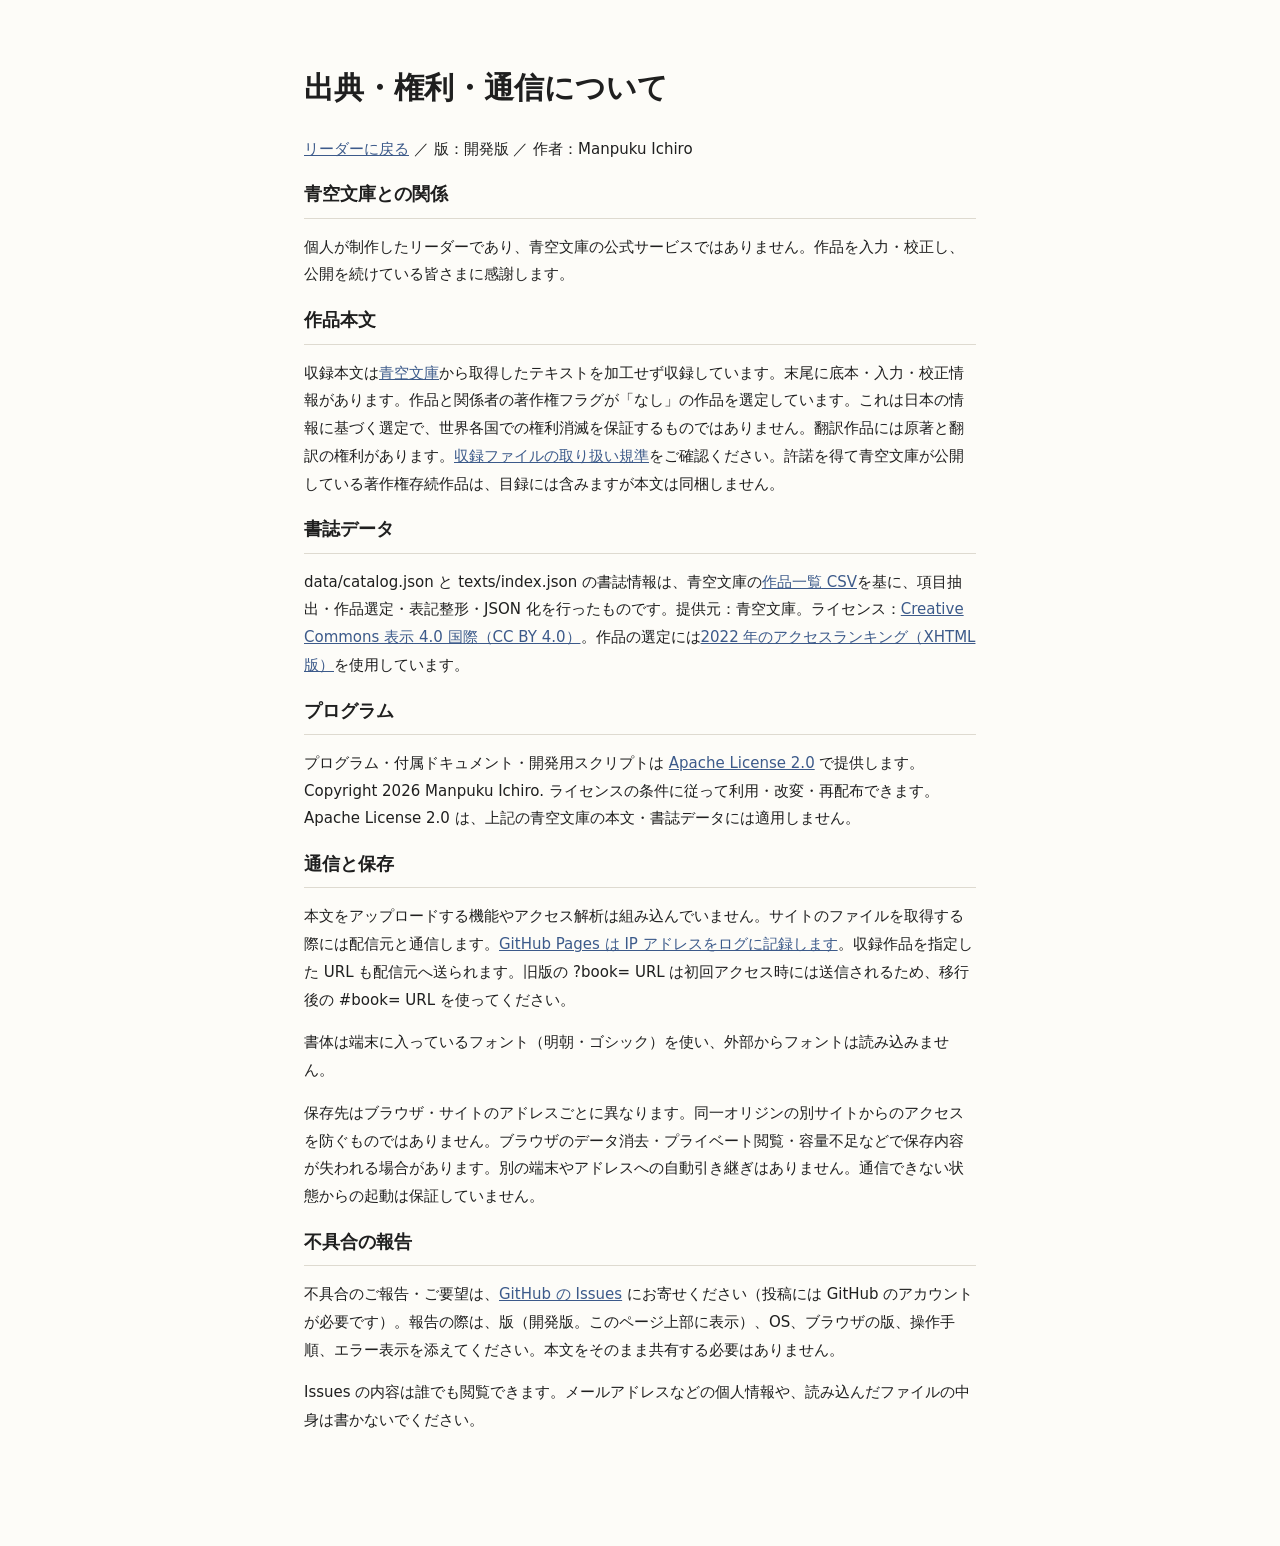
==== NOTICE.html @ c85c9e63 "Add horizontal Aozora Bunko web reader Static reader for GitHub Pages that shows Aozora Bunko works " ====
<!doctype html>
<html lang="ja">
<head>
<meta charset="utf-8">
<meta name="viewport" content="width=device-width, initial-scale=1">
<meta name="referrer" content="no-referrer">
<meta http-equiv="Content-Security-Policy" content="default-src 'none'; style-src 'self'; img-src 'self'; base-uri 'none'; form-action 'none'">
<title>出典・権利・通信について — 横書き青空文庫ブラウザ版</title>
<link rel="icon" href="favicon.ico" sizes="16x16 32x32 48x48">
<link rel="icon" href="favicon.svg" type="image/svg+xml">
<link rel="stylesheet" href="style.css">
</head>
<body><main class="home">
<h1>出典・権利・通信について</h1>
<p><a href="./">リーダーに戻る</a> ／ 版：<span class="build-version">開発版</span> ／ 作者：Manpuku Ichiro</p>
<h2>青空文庫との関係</h2>
<p>個人が制作したリーダーであり、青空文庫の公式サービスではありません。作品を入力・校正し、公開を続けている皆さまに感謝します。</p>
<h2>作品本文</h2>
<p>収録本文は<a href="https://www.aozora.gr.jp/">青空文庫</a>から取得したテキストを加工せず収録しています。末尾に底本・入力・校正情報があります。作品と関係者の著作権フラグが「なし」の作品を選定しています。これは日本の情報に基づく選定で、世界各国での権利消滅を保証するものではありません。翻訳作品には原著と翻訳の権利があります。<a href="https://www.aozora.gr.jp/guide/kijyunn.html">収録ファイルの取り扱い規準</a>をご確認ください。許諾を得て青空文庫が公開している著作権存続作品は、目録には含みますが本文は同梱しません。</p>
<h2>書誌データ</h2>
<p>data/catalog.json と texts/index.json の書誌情報は、青空文庫の<a href="https://www.aozora.gr.jp/index_pages/list_person_all_extended_utf8.zip">作品一覧 CSV</a>を基に、項目抽出・作品選定・表記整形・JSON 化を行ったものです。提供元：青空文庫。ライセンス：<a href="https://creativecommons.org/licenses/by/4.0/">Creative Commons 表示 4.0 国際（CC BY 4.0）</a>。作品の選定には<a href="https://www.aozora.gr.jp/access_ranking/">2022 年のアクセスランキング（XHTML 版）</a>を使用しています。</p>
<h2>プログラム</h2>
<p>プログラム・付属ドキュメント・開発用スクリプトは <a href="LICENSE">Apache License 2.0</a> で提供します。Copyright 2026 Manpuku Ichiro. ライセンスの条件に従って利用・改変・再配布できます。Apache License 2.0 は、上記の青空文庫の本文・書誌データには適用しません。</p>
<h2>通信と保存</h2>
<p>本文をアップロードする機能やアクセス解析は組み込んでいません。サイトのファイルを取得する際には配信元と通信します。<a href="https://docs.github.com/en/pages/getting-started-with-github-pages/what-is-github-pages">GitHub Pages は IP アドレスをログに記録します</a>。収録作品を指定した URL も配信元へ送られます。旧版の ?book= URL は初回アクセス時には送信されるため、移行後の #book= URL を使ってください。</p>
<p>書体は端末に入っているフォント（明朝・ゴシック）を使い、外部からフォントは読み込みません。</p>
<p>保存先はブラウザ・サイトのアドレスごとに異なります。同一オリジンの別サイトからのアクセスを防ぐものではありません。ブラウザのデータ消去・プライベート閲覧・容量不足などで保存内容が失われる場合があります。別の端末やアドレスへの自動引き継ぎはありません。通信できない状態からの起動は保証していません。</p>
<h2>不具合の報告</h2>
<p>不具合のご報告・ご要望は、<a href="https://github.com/manpukuichiro/aozora-yokogaki/issues">GitHub の Issues</a> にお寄せください（投稿には GitHub のアカウントが必要です）。報告の際は、版（<span class="build-version">開発版</span>。このページ上部に表示）、OS、ブラウザの版、操作手順、エラー表示を添えてください。本文をそのまま共有する必要はありません。</p>
<p>Issues の内容は誰でも閲覧できます。メールアドレスなどの個人情報や、読み込んだファイルの中身は書かないでください。</p>
</main></body></html>
---- style.css ----
:root {
  --bg: #fdfcf8;
  --fg: #1f1f1f;
  --muted: #6b6b6b;
  --bar-bg: rgba(253, 252, 248, 0.94);
  --border: #dedad0;
  --control-bg: #ffffff;
  --accent: #3c5a8a;

  /* reader.js が上書きする読書用の値 */
  --font-size: 18px;
  --line-height: 1.9;
  --measure: 36em;
  --font-weight: 400;
  --font-family: "Hiragino Mincho ProN", "Yu Mincho", "YuMincho", "Noto Serif CJK JP", serif;

  color-scheme: light;
}

@media (prefers-color-scheme: dark) {
  :root[data-theme="auto"] {
    --bg: #17181a;
    --fg: #d9d6cf;
    --muted: #8d8a84;
    --bar-bg: rgba(23, 24, 26, 0.94);
    --border: #33353a;
    --control-bg: #222327;
    --accent: #8fb0e0;
    color-scheme: dark;
  }
}

:root[data-theme="sepia"] {
  --bg: #f4ecd8;
  --fg: #3b3024;
  --muted: #7a6a55;
  --bar-bg: rgba(244, 236, 216, 0.94);
  --border: #d8cbaa;
  --control-bg: #fbf5e6;
  --accent: #7a4f1d;
}

:root[data-theme="dark"] {
  --bg: #17181a;
  --fg: #d9d6cf;
  --muted: #8d8a84;
  --bar-bg: rgba(23, 24, 26, 0.94);
  --border: #33353a;
  --control-bg: #222327;
  --accent: #8fb0e0;
  color-scheme: dark;
}

* {
  box-sizing: border-box;
}

html {
  -webkit-text-size-adjust: 100%;
  text-size-adjust: 100%;
}

body {
  margin: 0;
  background: var(--bg);
  color: var(--fg);
  font-family: system-ui, -apple-system, "Segoe UI", "Hiragino Sans", "Yu Gothic UI", sans-serif;
}

/* ---- ツールバー ---- */

.toolbar {
  position: sticky;
  top: 0;
  z-index: 10;
  background: var(--bar-bg);
  border-bottom: 1px solid var(--border);
  backdrop-filter: blur(6px);
  font-size: 14px;
}

.toolbar-row,
.settings {
  max-width: 64rem;
  margin: 0 auto;
  padding: 8px 16px;
  display: flex;
  flex-wrap: wrap;
  align-items: center;
  gap: 8px 12px;
}

/* 設定パネル：役割ごとのグループに分け、グループ間は広く、グループ内は詰めて並べる */
.settings {
  border-top: 1px solid var(--border);
  align-items: flex-start;
  gap: 14px 40px;
  padding-top: 12px;
  padding-bottom: 14px;
}

.settings[hidden] {
  display: none;
}

.settings-group {
  display: flex;
  flex-direction: column;
  gap: 8px;
}

.settings-heading {
  margin: 0 0 2px;
  color: var(--muted);
  font-size: 12px;
  font-weight: normal;
  letter-spacing: 0.08em;
}

.setting {
  display: flex;
  align-items: center;
  gap: 8px;
}

/* グループ内でラベルの幅をそろえ、操作部品の左端を縦に合わせる。
   幅はそのグループのいちばん長いラベルに合わせて、ラベルと部品を離しすぎない */
.setting-label {
  flex: none;
  width: 2.5em;
}

.setting-label.wide {
  width: 5em;
}

.setting-actions {
  display: flex;
  flex-wrap: wrap;
  gap: 8px;
}

/* －／値／＋をひとつの部品に見せる */
.stepper {
  display: inline-flex;
  align-items: stretch;
  border: 1px solid var(--border);
  border-radius: 6px;
  background: var(--control-bg);
  overflow: hidden;
}

.stepper button {
  min-width: 34px;
  border: 0;
  border-radius: 0;
  background: transparent;
  padding: 4px 8px;
}

.stepper button:hover {
  background: var(--bar-bg);
}

.stepper button:focus-visible {
  outline-offset: -2px;
}

.stepper output {
  min-width: 4em;
  padding: 0 4px;
  border-left: 1px solid var(--border);
  border-right: 1px solid var(--border);
  display: flex;
  align-items: center;
  justify-content: center;
  font-variant-numeric: tabular-nums;
}

/* 目立たせない操作（設定の初期化など） */
.text-button {
  min-height: 28px;
  padding: 2px 0;
  border: 0;
  background: transparent;
  color: var(--muted);
  font-size: 13px;
  text-decoration: underline;
  text-underline-offset: 0.2em;
}

.text-button:hover {
  color: var(--fg);
}

@media (max-width: 480px) {
  .settings {
    gap: 14px 24px;
  }
}

/* 開いている作品名。押すと作品一覧が開く */
.work-controls {
  display: flex;
  flex: 1 1 16rem;
  min-width: 0;
  align-items: center;
  gap: 8px;
}

.work-controls > #toc-open {
  flex: none;
}

.work-change {
  flex: none;
  color: var(--muted);
  font-size: 12px;
  white-space: nowrap;
}

.search-help {
  margin: 6px 0 0;
  color: var(--muted);
  font-size: 13px;
}

.works-controls .search-help {
  flex-basis: 100%;
}

#works-order[hidden],
#works-show-all[hidden] {
  display: none;
}

.shelf-item {
  display: flex;
  align-items: center;
  min-width: 0;
  gap: 8px;
}

.shelf-item > .work-item,
.shelf-item > .home-work {
  flex: 1;
  min-width: 0;
}

.shelf-remove {
  flex: none;
  margin-right: 12px;
}

.shelf-item-home {
  align-items: stretch;
}

.work-button {
  flex: 1 1 12rem;
  min-width: 0;
  display: flex;
  align-items: center;
  gap: 8px;
  text-align: left;
}

.work-button-label {
  flex: 1;
  min-width: 0;
  overflow: hidden;
  text-overflow: ellipsis;
  white-space: nowrap;
}

.work-button::after {
  content: '▾';
  color: var(--muted);
}

.progress {
  color: var(--muted);
  font-variant-numeric: tabular-nums;
  min-width: 3em;
  text-align: right;
}

button,
select,
.file-button {
  font: inherit;
  color: var(--fg);
  background: var(--control-bg);
  border: 1px solid var(--border);
  border-radius: 6px;
  padding: 4px 10px;
  min-height: 32px;
  cursor: pointer;
}

.file-button {
  display: inline-flex;
  align-items: center;
}

/* 青空文庫の公式サイトへのリンク */
.site-link {
  display: inline-flex;
  align-items: center;
  min-height: 32px;
  padding: 4px 2px;
  color: var(--accent);
  text-decoration: none;
}

.site-link[hidden] {
  display: none;
}

.site-link:hover {
  text-decoration: underline;
}

.site-link::after {
  content: '↗';
  margin-left: 2px;
  font-size: 0.85em;
}

button:focus-visible,
select:focus-visible,
.site-link:focus-visible,
.file-button:focus-within {
  outline: 2px solid var(--accent);
  outline-offset: 1px;
}

button:disabled {
  cursor: default;
  opacity: 0.45;
}

/* ---- ドラッグ＆ドロップ ---- */

.drop-overlay {
  position: fixed;
  inset: 0;
  z-index: 20;
  display: flex;
  align-items: center;
  justify-content: center;
  padding: 16px;
  background: rgba(0, 0, 0, 0.35);
  /* 子要素の出入りで dragleave が乱発しないよう、ポインターは受けない */
  pointer-events: none;
}

.drop-overlay[hidden] {
  display: none;
}

.drop-message {
  padding: 32px 48px;
  border: 2px dashed var(--accent);
  border-radius: 12px;
  background: var(--bg);
  color: var(--fg);
  text-align: center;
  font-size: 18px;
}

.drop-message p {
  margin: 0;
}

.drop-message .drop-note {
  margin-top: 8px;
  color: var(--muted);
  font-size: 14px;
}

/* ---- 目次（ポップアップ） ---- */

/* 目次・作品一覧に共通のポップアップ */
.popup {
  width: min(28rem, calc(100vw - 32px));
  max-height: min(36rem, calc(100dvh - 32px));
  padding: 0;
  border: 1px solid var(--border);
  border-radius: 10px;
  background: var(--bg);
  color: var(--fg);
  box-shadow: 0 12px 40px rgba(0, 0, 0, 0.25);
  font-size: 15px;
  overflow: hidden;
}

.popup[open] {
  display: flex;
  flex-direction: column;
}

.popup::backdrop {
  background: rgba(0, 0, 0, 0.35);
}

.popup-header {
  display: flex;
  align-items: center;
  justify-content: space-between;
  gap: 12px;
  padding: 10px 12px 10px 16px;
  border-bottom: 1px solid var(--border);
}

.popup-header h2 {
  margin: 0;
  font-size: 16px;
}

/* ---- 作品一覧 ---- */

.works {
  width: min(36rem, calc(100vw - 32px));
  height: min(44rem, calc(100dvh - 32px));
  max-height: none;
}

.works-controls {
  display: flex;
  flex-wrap: wrap;
  align-items: center;
  gap: 8px 12px;
  padding: 12px 16px;
  border-bottom: 1px solid var(--border);
}

.works-controls input[type="search"] {
  flex: 1 1 14rem;
  min-width: 0;
  min-height: 36px;
  padding: 4px 10px;
  border: 1px solid var(--border);
  border-radius: 6px;
  background: var(--control-bg);
  color: var(--fg);
  font: inherit;
}

.works-controls input[type="search"]:focus-visible {
  outline: 2px solid var(--accent);
  outline-offset: 1px;
}

/* 人気順／著者別の切り替え */
.segmented {
  display: inline-flex;
  border: 1px solid var(--border);
  border-radius: 6px;
  overflow: hidden;
}

.segmented label {
  padding: 6px 12px;
  background: var(--control-bg);
  cursor: pointer;
}

.segmented label + label {
  border-left: 1px solid var(--border);
}

.segmented input {
  position: absolute;
  opacity: 0;
  pointer-events: none;
}

.segmented label:has(input:checked) {
  background: var(--accent);
  color: var(--bg);
}

.segmented label:has(input:focus-visible) {
  outline: 2px solid var(--accent);
  outline-offset: -2px;
}

.works-list {
  flex: 1;
  overflow-y: auto;
  overscroll-behavior: contain;
  padding-bottom: 6px;
}

.works-section {
  position: sticky;
  top: 0;
  margin: 0;
  padding: 8px 16px 4px;
  background: var(--bg);
  color: var(--muted);
  font-size: 13px;
  font-weight: normal;
}

.work-item {
  display: flex;
  align-items: baseline;
  gap: 10px;
  width: 100%;
  min-height: 40px;
  padding: 8px 16px;
  border: 0;
  border-radius: 0;
  background: transparent;
  text-align: left;
  line-height: 1.5;
}

.work-item:hover {
  background: var(--control-bg);
}

.work-item:focus-visible {
  outline-offset: -2px;
}

.work-item[aria-current] {
  color: var(--accent);
  font-weight: bolder;
  box-shadow: inset 3px 0 0 var(--accent);
}

.work-rank {
  flex: none;
  min-width: 2em;
  color: var(--muted);
  font-size: 13px;
  font-variant-numeric: tabular-nums;
  text-align: right;
}

.work-title {
  flex: 1;
  min-width: 0;
  font-family: var(--font-family);
}

.work-author {
  flex: none;
  max-width: 45%;
  color: var(--muted);
  font-size: 13px;
  overflow: hidden;
  text-overflow: ellipsis;
  white-space: nowrap;
}

/* 青空文庫の全作品からの結果 */
.works-hint {
  margin: 0;
  padding: 10px 16px;
  color: var(--muted);
  font-size: 13px;
  line-height: 1.6;
}

.catalog-item {
  display: flex;
  align-items: center;
  gap: 12px;
  padding: 8px 16px;
  border-top: 1px solid var(--border);
}

.catalog-text {
  flex: 1;
  min-width: 0;
  display: flex;
  flex-direction: column;
  line-height: 1.5;
}

.catalog-text .work-author {
  max-width: none;
  white-space: normal;
}

.catalog-actions {
  flex: none;
  display: flex;
  flex-direction: column;
  align-items: flex-end;
  gap: 2px;
  font-size: 13px;
}

.catalog-actions a {
  color: var(--accent);
  white-space: nowrap;
}

.catalog-missing {
  margin: 0;
  color: var(--muted);
}

.works-more {
  display: block;
  margin: 8px auto 4px;
}

.works-empty {
  margin: 0;
  padding: 24px 16px;
  color: var(--muted);
  text-align: center;
}

.works-note {
  margin: 0;
  padding: 8px 16px 10px;
  border-top: 1px solid var(--border);
  color: var(--muted);
  font-size: 12px;
  line-height: 1.6;
}

.works-note a {
  color: var(--accent);
}

/* ---- 目次 ---- */

.toc-list {
  margin: 0;
  padding: 6px 0;
  list-style: none;
  overflow-y: auto;
  overscroll-behavior: contain;
}

.toc-item {
  display: block;
  width: 100%;
  min-height: 40px;
  padding: 8px 16px;
  border: 0;
  border-radius: 0;
  background: transparent;
  font-family: var(--font-family);
  text-align: left;
  line-height: 1.5;
}

.toc-item:hover {
  background: var(--control-bg);
}

.toc-item:focus-visible {
  outline-offset: -2px;
}

.toc-item[aria-current] {
  color: var(--accent);
  font-weight: bolder;
  box-shadow: inset 3px 0 0 var(--accent);
}

/* 見出しの大きさに応じて字下げする */
.toc-level-中 {
  padding-left: calc(16px + 1em);
}

.toc-level-小 {
  padding-left: calc(16px + 2em);
}

/* ---- サイト名（ホームへ戻る） ---- */

.brand {
  flex: none;
  color: var(--fg);
  font-family: var(--font-family);
  font-weight: bolder;
  font-size: 15px;
  letter-spacing: 0.04em;
  text-decoration: none;
}

.brand:hover {
  color: var(--accent);
}

.brand:focus-visible {
  outline: 2px solid var(--accent);
  outline-offset: 2px;
}

/* ---- ホーム（はじめに） ---- */

.home {
  max-width: 44rem;
  margin: 0 auto;
  font-size: 15px;
  line-height: 1.85;
}

.home a {
  color: var(--accent);
}

.home h2 {
  margin: 0 0 12px;
  padding-bottom: 6px;
  border-bottom: 1px solid var(--border);
  font-family: var(--font-family);
  font-size: 18px;
  font-weight: bolder;
}

.home-hero {
  padding: 1.5rem 0 2.5rem;
}

.home-kicker {
  margin: 0;
  color: var(--accent);
  font-size: 14px;
  letter-spacing: 0.12em;
}

.home-title {
  margin: 0.2em 0 0.6em;
  font-family: var(--font-family);
  font-size: clamp(28px, 5vw, 40px);
  font-weight: bolder;
  line-height: 1.3;
  letter-spacing: 0.04em;
}

.home-lead {
  margin: 0 0 1.5em;
  font-family: var(--font-family);
  font-size: 17px;
  line-height: 2;
}

.home-actions {
  display: flex;
  flex-wrap: wrap;
  gap: 12px;
}

.home-actions button,
.home-actions .file-button {
  min-height: 44px;
  padding: 8px 20px;
  font-size: 15px;
}

.home-actions .primary {
  border-color: var(--accent);
  background: var(--accent);
  color: var(--bg);
}

.home-actions .primary:hover {
  filter: brightness(1.08);
}

/* ホームの「青空文庫の全作品から探す」 */
.home-search {
  margin-top: 1.6em;
}

.home-search label {
  display: block;
  margin-bottom: 6px;
  color: var(--muted);
  font-size: 14px;
}

.home-search-row {
  display: flex;
  gap: 8px;
  max-width: 32rem;
}

.home-search input {
  flex: 1;
  min-width: 0;
  min-height: 44px;
  padding: 6px 12px;
  border: 1px solid var(--border);
  border-radius: 6px;
  background: var(--control-bg);
  color: var(--fg);
  font: inherit;
  font-size: 15px;
}

.home-search input:focus-visible {
  outline: 2px solid var(--accent);
  outline-offset: 1px;
}

.home-search button {
  min-height: 44px;
  padding: 6px 20px;
  font-size: 15px;
}

.home-notice {
  margin: 1.2em 0 0;
  padding: 10px 14px;
  border-left: 3px solid var(--accent);
  background: var(--control-bg);
  font-size: 14px;
}

.home-section {
  margin-bottom: 2.5rem;
}

.home-note {
  margin: -4px 0 10px;
  color: var(--muted);
  font-size: 13px;
}

/* 続きから読む */
.resume-list {
  display: grid;
  gap: 8px;
}

.resume-card {
  display: grid;
  grid-template-columns: 1fr auto;
  align-items: baseline;
  gap: 4px 16px;
  width: 100%;
  padding: 14px 18px;
  border-radius: 8px;
  text-align: left;
}

.resume-card:hover {
  border-color: var(--accent);
}

.resume-title {
  font-family: var(--font-family);
  font-size: 18px;
  font-weight: bolder;
}

.resume-meta {
  color: var(--muted);
  font-size: 13px;
  font-variant-numeric: tabular-nums;
}

.resume-bar {
  grid-column: 1 / -1;
  height: 4px;
  margin-top: 6px;
  border-radius: 2px;
  background: var(--border);
  overflow: hidden;
}

.resume-bar span {
  display: block;
  height: 100%;
  background: var(--accent);
}

/* 作品の並び（人気の作品・本棚） */
.home-works {
  display: grid;
  grid-template-columns: repeat(auto-fill, minmax(13rem, 1fr));
  gap: 8px;
}

.home-work {
  display: flex;
  flex-direction: column;
  align-items: flex-start;
  gap: 2px;
  min-height: 0;
  padding: 10px 14px;
  border-radius: 8px;
  text-align: left;
  line-height: 1.5;
}

.home-work:hover {
  border-color: var(--accent);
}

.home-work-title {
  font-family: var(--font-family);
  font-size: 16px;
}

.home-work-author {
  color: var(--muted);
  font-size: 13px;
}

.home-more {
  margin: 10px 0 0;
  text-align: right;
}

.home-more .text-button {
  font-size: 14px;
}

/* 使い方 */
.home-steps {
  margin: 0;
  padding: 0;
  list-style: none;
  counter-reset: step;
}

.home-steps li {
  position: relative;
  padding: 0 0 1.2em 2.6em;
  counter-increment: step;
}

.home-steps li::before {
  content: counter(step);
  position: absolute;
  left: 0;
  top: 0.1em;
  width: 1.8em;
  height: 1.8em;
  border: 1px solid var(--accent);
  border-radius: 50%;
  color: var(--accent);
  font-size: 14px;
  line-height: 1.7em;
  text-align: center;
}

.home-steps h3 {
  margin: 0 0 2px;
  font-size: 16px;
}

.home-steps p {
  margin: 0;
}

/* 関連アプリ */
.home-apps {
  display: grid;
  grid-template-columns: repeat(auto-fit, minmax(16rem, 1fr));
  gap: 12px;
}

.home .home-app {
  display: flex;
  flex-direction: column;
  gap: 4px;
  padding: 14px 18px;
  border: 1px solid var(--border);
  border-radius: 8px;
  background: var(--control-bg);
  color: var(--fg);
  line-height: 1.6;
  text-decoration: none;
}

.home .home-app:hover {
  border-color: var(--accent);
}

.home .home-app:focus-visible {
  outline: 2px solid var(--accent);
  outline-offset: 1px;
}

.home-app-platform {
  color: var(--muted);
  font-size: 12px;
  letter-spacing: 0.06em;
}

.home-app-name {
  font-family: var(--font-family);
  font-size: 17px;
  font-weight: bolder;
}

.home-app-desc {
  flex: 1;
  font-size: 14px;
}

.home-app-store {
  margin-top: 4px;
  color: var(--accent);
  font-size: 13px;
}

.home-app-store::after {
  content: ' ↗';
}

/* このサイトについて */
.home-facts {
  display: grid;
  grid-template-columns: 7.5em 1fr;
  gap: 10px 16px;
  margin: 0;
}

.home-facts dt {
  color: var(--muted);
  font-size: 14px;
}

.home-facts dd {
  margin: 0;
}

.home-footer {
  padding: 1.5rem 0 0;
  border-top: 1px solid var(--border);
  color: var(--muted);
  font-size: 13px;
}

@media (max-width: 560px) {
  .home-facts {
    grid-template-columns: 1fr;
    gap: 2px;
  }

  .home-facts dd {
    margin-bottom: 10px;
  }

  .home-lead {
    font-size: 16px;
  }
}

/* ---- 本文 ---- */

main {
  padding: 2.5rem 16px 6rem;
}

.text {
  max-width: var(--measure);
  margin: 0 auto;
  font-family: var(--font-family);
  font-size: var(--font-size);
  font-weight: var(--font-weight);
  line-height: var(--line-height);
  font-feature-settings: "palt" 0;
  line-break: strict;
  overflow-wrap: anywhere;
  hanging-punctuation: allow-end;
}

.text p {
  margin: 0;
  white-space: pre-wrap;
}

/* ルビは親文字の上に絶対配置し、本文の字間を広げない（Android 版と同じ）。
   左右の位置は aozora.js の layoutRuby() が隣のルビとの重なりを避けて決める */
/* 親文字は高さ 1em の箱にして、ルビを字面のすぐ上に置く。
   上マージンはルビの分の行の確保で、行間が十分なら行は広がらない（狭いときだけ広がる） */
.text ruby {
  position: relative;
  display: inline-block;
  margin-top: 0.35em;
  line-height: 1;
  white-space: nowrap;
  text-indent: 0;
}

.text rt {
  position: absolute;
  bottom: calc(100% + 0.1em);
  left: 50%;
  transform: translateX(-50%);
  font-size: 0.5em;
  line-height: 1;
  white-space: nowrap;
  text-indent: 0;
  text-align: left;
}

/* 《》は見せずに残し、コピーしたときに「漢字《かんじ》」の形になるようにする */
.text .rp {
  position: absolute;
  width: 1px;
  height: 1px;
  overflow: hidden;
  clip-path: inset(50%);
  white-space: nowrap;
}

:root[data-ruby="off"] .text rt,
:root[data-ruby="off"] .text .rp {
  display: none;
}

:root[data-ruby="off"] .text ruby {
  margin-top: 0;
}

.text .gaiji {
  color: var(--muted);
  cursor: help;
}

/* ---- 青空文庫注記（Android 版 applyAozoraStyleRanges に対応） ---- */

.text .az-bold,
.text .az-midashi {
  font-weight: bolder;
}

.text .az-italic {
  font-style: italic;
}

.text .az-underline {
  text-decoration: underline;
  text-underline-offset: 0.2em;
}

.text .az-dot {
  -webkit-text-emphasis: filled sesame;
  text-emphasis: filled sesame;
  -webkit-text-emphasis-position: over right;
  text-emphasis-position: over right;
}

.text .az-sup,
.text .az-sub,
.text .az-note {
  font-size: 0.7em;
  line-height: 1;
}

.text .az-sup,
.text .az-note {
  vertical-align: super;
}

.text .az-sub {
  vertical-align: sub;
}

.text .az-wari {
  font-size: 0.78em;
}

.text .az-box {
  border: 1px solid currentColor;
  padding: 0 0.1em;
}

.text .az-caption {
  font-size: 0.9em;
  font-style: italic;
}

/* 窓見出し：Android 版と同じく本文 2 行分を占め、その上下中央に置く */
.text .az-mado {
  float: left;
  display: flex;
  align-items: center;
  /* ちょうど 2 行分だと丸め誤差で 3 行目まで回り込むので 1px 低くする */
  height: calc(var(--line-height) * 2em - 1px);
  margin-right: 1em;
  font-weight: bolder;
  text-indent: 0;
}

.text .az-boxblock {
  --box-padding: 0.8em;
  max-width: 100%;
  margin-top: 0.5em;
  margin-bottom: 0.5em;
  padding: 0.3em var(--box-padding);
  border: 1px solid currentColor;
}

/* 改ページ：スクロール表示なので区切りの余白にする */
.text .page-break {
  height: calc(var(--line-height) * 2em);
  clear: both;
}

/* 空行は 1 行分の余白として残す */
.text p.blank {
  height: calc(var(--line-height) * 1em);
}

.text .status {
  color: var(--muted);
  font-family: system-ui, sans-serif;
  font-size: 15px;
  text-align: center;
}

.text .status.error {
  color: #b3261e;
}

@media (max-width: 480px) {
  main {
    padding-top: 1.5rem;
  }
}

/* キーボード操作と短い読み上げ通知 */
:focus-visible { outline: 3px solid #267ac6; outline-offset: 3px; }
.visually-hidden { position: absolute; width: 1px; height: 1px; padding: 0; overflow: hidden; clip-path: inset(50%); white-space: nowrap; }
#storage-warning { position: sticky; top: var(--toolbar-height, 60px); z-index: 10; padding: 1em; background: #fff2c7; color: #382b00; }
.home-actions { flex-wrap: wrap; }
@media (max-width: 600px) { .toolbar-row { flex-wrap: wrap; } .work-controls { min-width: 0; max-width: 100%; } }

/* ---- スマホ・タブレット ---- */

/* 表示設定の「その他」（ファイルを開く・作品情報・青空文庫）は、幅の狭い画面でだけ出す */
.settings-group.narrow-only {
  display: none;
}

/* 読書位置のバー（幅の狭い画面で、ツールバー下端に出す） */
.toolbar::after {
  content: '';
  display: none;
  position: absolute;
  left: 0;
  bottom: -1px;
  width: var(--progress, 0%);
  height: 2px;
  background: var(--accent);
}

/* 読み進めると隠れるツールバー（reader.js の autoHideToolbar） */
.toolbar {
  transition: transform 0.2s ease;
}

.toolbar.toolbar-hidden {
  transform: translateY(-100%);
}

@media (prefers-reduced-motion: reduce) {
  .toolbar {
    transition: none;
  }
}

/* iPhone の画面の切り欠きやホームバーに重ならないようにする（viewport-fit=cover と組み合わせる） */
.toolbar-row,
.settings {
  padding-left: max(16px, env(safe-area-inset-left));
  padding-right: max(16px, env(safe-area-inset-right));
}

main {
  padding-left: max(16px, env(safe-area-inset-left));
  padding-right: max(16px, env(safe-area-inset-right));
  padding-bottom: calc(6rem + env(safe-area-inset-bottom));
}

/* 外字の説明などの短いお知らせ */
.toast {
  position: fixed;
  left: 50%;
  bottom: calc(16px + env(safe-area-inset-bottom));
  z-index: 30;
  max-width: min(32rem, calc(100vw - 32px));
  margin: 0;
  padding: 10px 16px;
  border-radius: 8px;
  background: var(--fg);
  color: var(--bg);
  font-size: 14px;
  line-height: 1.6;
  box-shadow: 0 6px 24px rgba(0, 0, 0, 0.25);
  transform: translateX(-50%);
}

.toast[hidden] {
  display: none;
}

/* 幅の狭い画面：ツールバーを 1 段にまとめ、表示設定は画面の半分ほどに収める */
@media (max-width: 600px) {
  .wide-only {
    display: none !important;
  }

  .settings-group.narrow-only {
    display: flex;
  }

  .toolbar-row {
    flex-wrap: nowrap;
    gap: 8px;
    padding-top: 6px;
    padding-bottom: 6px;
  }

  /* サイト名はアイコンだけにする（読み上げ用の名前は aria-label にある） */
  .brand {
    width: 32px;
    height: 32px;
    background: url('favicon.svg') center / 28px no-repeat;
  }

  .brand-text {
    position: absolute;
    width: 1px;
    height: 1px;
    overflow: hidden;
    clip-path: inset(50%);
    white-space: nowrap;
  }

  .work-controls {
    flex: 1 1 auto;
  }

  .work-change {
    display: none;
  }

  #settings-toggle,
  #toc-open {
    flex: none;
    white-space: nowrap;
  }

  .toolbar::after {
    display: block;
  }

  .settings {
    max-height: min(55dvh, 30rem);
    overflow-y: auto;
    overscroll-behavior: contain;
  }
}

/* タッチ操作の端末（スマホ・タブレット）：指で押しやすい大きさにする */
@media (pointer: coarse) {
  button,
  select,
  .file-button,
  .work-item,
  .toc-item {
    min-height: 44px;
  }

  .site-link {
    min-height: 44px;
    padding: 4px 6px;
  }

  .stepper button {
    min-width: 44px;
  }

  .brand {
    min-width: 44px;
    min-height: 44px;
  }

  .text-button {
    min-height: 44px;
  }

  .catalog-actions a {
    display: inline-block;
    padding: 6px 0;
  }

  /* 16px 未満の入力欄は、iPhone で入力しようとすると画面が勝手に拡大される。
     個別に文字の大きさを指定している欄（検索欄など）にも効くよう、強めに指定する */
  input:not([type="radio"]):not([type="checkbox"]),
  select,
  textarea,
  .works-controls input[type="search"],
  .home-search input {
    font-size: 16px;
  }
}

/* 全作品の検索結果で「zip をダウンロード」を押した後に出す、続けて開くための案内 */
.catalog-item {
  flex-wrap: wrap;
}

.catalog-next {
  flex: 1 0 100%;
  display: flex;
  flex-wrap: wrap;
  align-items: center;
  gap: 8px 12px;
  padding: 8px 10px;
  border-radius: 6px;
  background: var(--control-bg);
}

.catalog-next .catalog-hint {
  flex: 1 1 14rem;
  margin: 0;
  color: var(--muted);
  font-size: 13px;
  line-height: 1.6;
}

.catalog-next .file-button {
  flex: none;
}

/* タッチ操作の端末では、タップの後にホバーの色が残らないよう元に戻し、
   代わりに押している間（:active）だけ色を付ける */
@media (hover: none) {
  .stepper button:hover,
  .work-item:hover,
  .toc-item:hover {
    background: transparent;
  }

  .text-button:hover {
    color: var(--muted);
  }

  .site-link:hover {
    text-decoration: none;
  }

  .brand:hover {
    color: var(--fg);
  }

  .home-actions .primary:hover {
    filter: none;
  }

  .resume-card:hover,
  .home-work:hover,
  .home .home-app:hover {
    border-color: var(--border);
  }

  .stepper button:active,
  .work-item:active,
  .toc-item:active {
    background: var(--control-bg);
  }

  .resume-card:active,
  .home-work:active,
  .home .home-app:active {
    border-color: var(--accent);
  }
}

/* タップしたときに出る色付きの四角を目立たなくする（押している間の色は上の :active で出す） */
a,
button,
label,
select,
summary {
  -webkit-tap-highlight-color: rgba(60, 90, 138, 0.12);
}
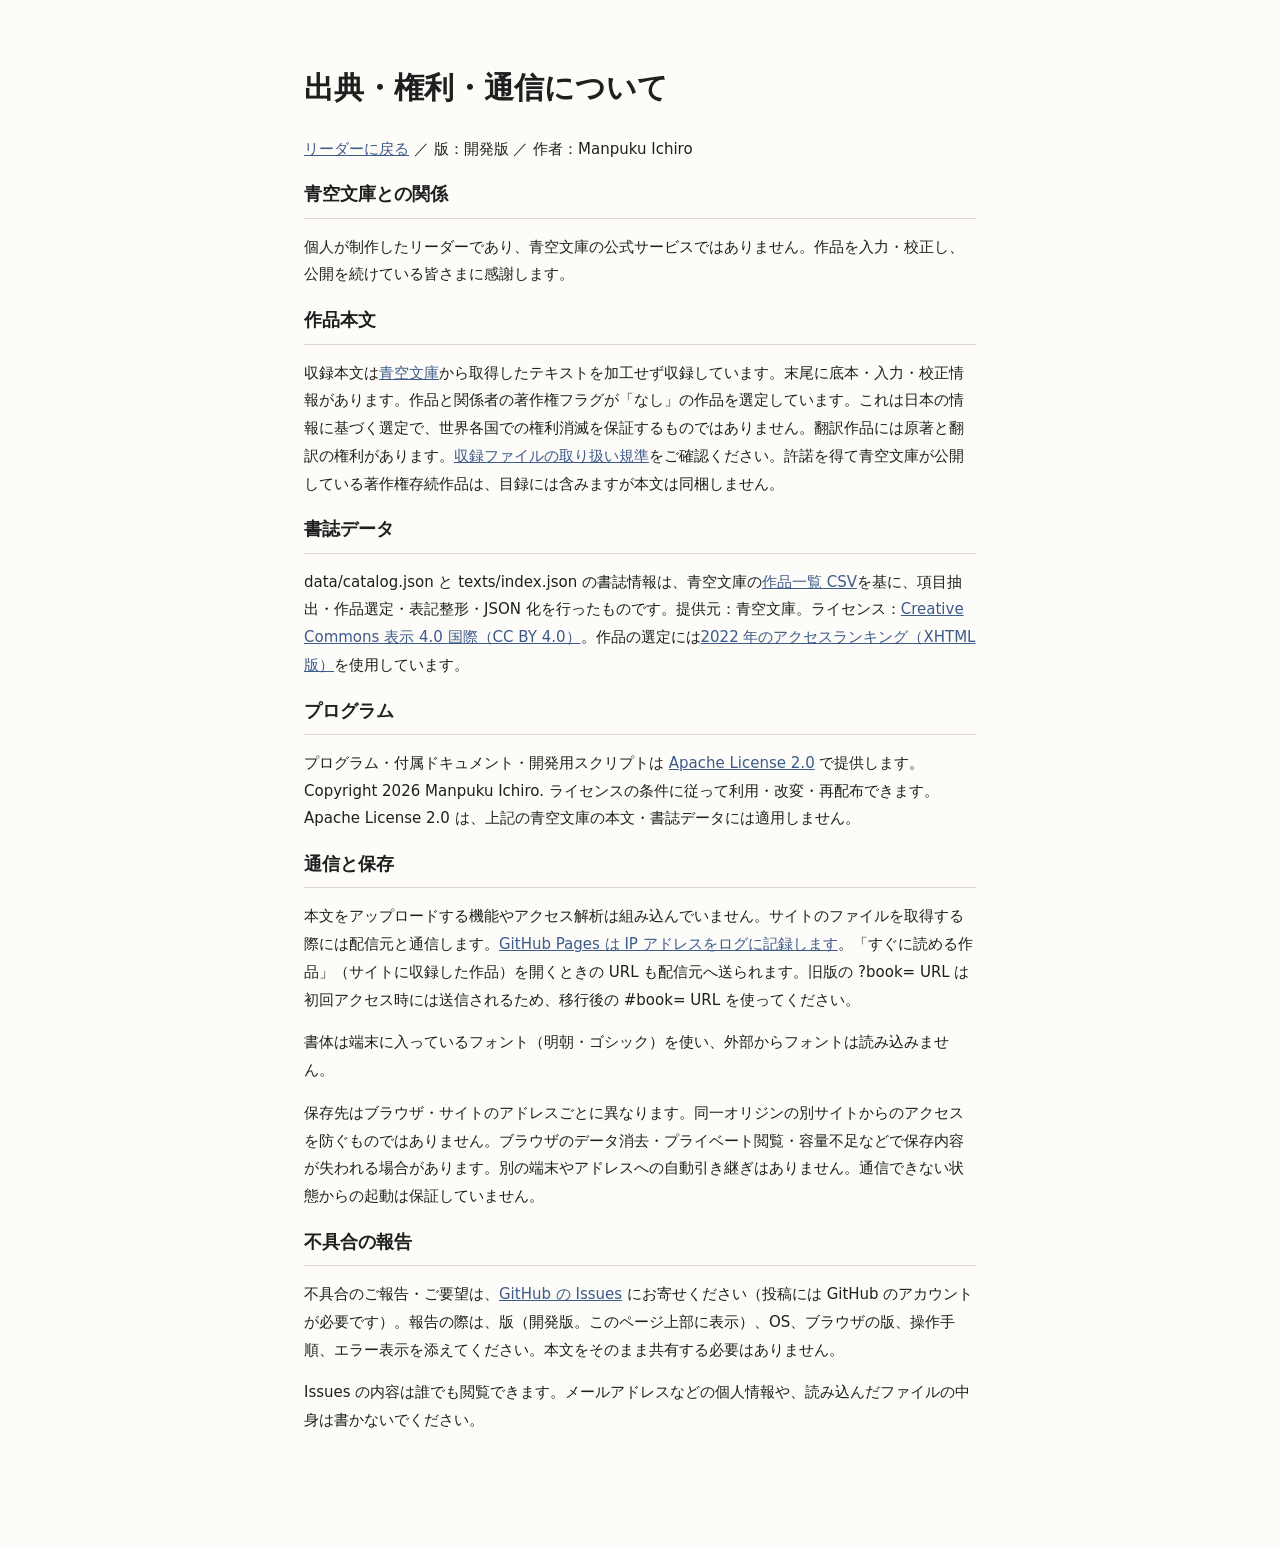
==== commit ce997b9e: "作品探しの改善と、太さを端末で変わる段階だけに絞る - 「作品を探す」に「DLしたファイルを開く…」ボタンを追加 - 「著者から探す」を作品の多い 100 人からランダムに 10 人表示（data/a" ====
--- a/NOTICE.html
+++ b/NOTICE.html
@@ -22,7 +22,7 @@
 <h2>プログラム</h2>
 <p>プログラム・付属ドキュメント・開発用スクリプトは <a href="LICENSE">Apache License 2.0</a> で提供します。Copyright 2026 Manpuku Ichiro. ライセンスの条件に従って利用・改変・再配布できます。Apache License 2.0 は、上記の青空文庫の本文・書誌データには適用しません。</p>
 <h2>通信と保存</h2>
-<p>本文をアップロードする機能やアクセス解析は組み込んでいません。サイトのファイルを取得する際には配信元と通信します。<a href="https://docs.github.com/en/pages/getting-started-with-github-pages/what-is-github-pages">GitHub Pages は IP アドレスをログに記録します</a>。収録作品を指定した URL も配信元へ送られます。旧版の ?book= URL は初回アクセス時には送信されるため、移行後の #book= URL を使ってください。</p>
+<p>本文をアップロードする機能やアクセス解析は組み込んでいません。サイトのファイルを取得する際には配信元と通信します。<a href="https://docs.github.com/en/pages/getting-started-with-github-pages/what-is-github-pages">GitHub Pages は IP アドレスをログに記録します</a>。「すぐに読める作品」（サイトに収録した作品）を開くときの URL も配信元へ送られます。旧版の ?book= URL は初回アクセス時には送信されるため、移行後の #book= URL を使ってください。</p>
 <p>書体は端末に入っているフォント（明朝・ゴシック）を使い、外部からフォントは読み込みません。</p>
 <p>保存先はブラウザ・サイトのアドレスごとに異なります。同一オリジンの別サイトからのアクセスを防ぐものではありません。ブラウザのデータ消去・プライベート閲覧・容量不足などで保存内容が失われる場合があります。別の端末やアドレスへの自動引き継ぎはありません。通信できない状態からの起動は保証していません。</p>
 <h2>不具合の報告</h2>
--- a/style.css
+++ b/style.css
@@ -6,6 +6,8 @@
   --border: #dedad0;
   --control-bg: #ffffff;
   --accent: #3c5a8a;
+  /* 取り消せない操作（本棚から削除） */
+  --danger: #b3261e;
 
   /* reader.js が上書きする読書用の値 */
   --font-size: 18px;
@@ -26,6 +28,7 @@
     --border: #33353a;
     --control-bg: #222327;
     --accent: #8fb0e0;
+    --danger: #f2948a;
     color-scheme: dark;
   }
 }
@@ -38,6 +41,7 @@
   --border: #d8cbaa;
   --control-bg: #fbf5e6;
   --accent: #7a4f1d;
+  --danger: #a3291c;
 }
 
 :root[data-theme="dark"] {
@@ -48,6 +52,7 @@
   --border: #33353a;
   --control-bg: #222327;
   --accent: #8fb0e0;
+  --danger: #f2948a;
   color-scheme: dark;
 }
 
@@ -229,6 +234,25 @@
   flex-basis: 100%;
 }
 
+/* 並べ方の切り替えの右端に置く */
+#works-file-open {
+  margin-left: auto;
+}
+
+/* スマホでは 2 行にして、並べ方の切り替えと同じ行に収める */
+@media (max-width: 480px) {
+  #works-file-open {
+    flex-wrap: wrap;
+    justify-content: center;
+    width: min-content;
+    line-height: 1.3;
+  }
+
+  #works-file-open span {
+    white-space: nowrap;
+  }
+}
+
 #works-order[hidden],
 #works-show-all[hidden] {
   display: none;
@@ -242,6 +266,7 @@
 }
 
 .shelf-item > .work-item,
+.shelf-item > .work-row,
 .shelf-item > .home-work {
   flex: 1;
   min-width: 0;
@@ -250,6 +275,12 @@
 .shelf-remove {
   flex: none;
   margin-right: 12px;
+}
+
+/* 保存した本文と読書位置を消す操作なので赤にする（ホバーの色の上書きより強く指定する） */
+.text-button.shelf-remove,
+.text-button.shelf-remove:hover {
+  color: var(--danger);
 }
 
 .shelf-item-home {
@@ -518,8 +549,27 @@
   line-height: 1.5;
 }
 
-.work-item:hover {
+.work-item:hover,
+.work-row:hover {
   background: var(--control-bg);
+}
+
+/* 著者名を押せる行：作品を開くボタンと著者名を横に並べる */
+.work-row {
+  display: flex;
+  align-items: baseline;
+  min-width: 0;
+  padding-right: 16px;
+}
+
+.work-row > .work-item {
+  flex: 1;
+  min-width: 0;
+  padding-right: 10px;
+}
+
+.work-row > .work-item:hover {
+  background: transparent;
 }
 
 .work-item:focus-visible {
@@ -585,6 +635,62 @@
 .catalog-text .work-author {
   max-width: none;
   white-space: normal;
+}
+
+/* 目録の検索結果の著者名。押すとその著者の作品に絞り込む */
+.author-link {
+  padding: 0;
+  border: 0;
+  background: transparent;
+  color: inherit;
+  font: inherit;
+  text-decoration: underline dotted;
+  text-underline-offset: 0.2em;
+  cursor: pointer;
+}
+
+.author-link:hover {
+  color: var(--accent);
+  text-decoration-style: solid;
+}
+
+/* 「作品を探す」の、押すと著者で絞り込むボタンの並び */
+.author-shortcuts {
+  display: flex;
+  flex-wrap: wrap;
+  gap: 6px;
+  padding: 4px 16px 10px;
+}
+
+.author-chip {
+  min-height: 30px;
+  padding: 3px 12px;
+  border-radius: 999px;
+  font-size: 13px;
+}
+
+.author-chip:hover {
+  border-color: var(--accent);
+  color: var(--accent);
+}
+
+/* 全作品の検索結果の並べ方（人気順・50音順） */
+.catalog-order {
+  display: flex;
+  gap: 4px;
+  padding: 2px 16px 6px;
+}
+
+.catalog-order button {
+  min-height: 28px;
+  padding: 2px 10px;
+  font-size: 13px;
+}
+
+.catalog-order button[aria-pressed="true"] {
+  border-color: var(--accent);
+  background: var(--accent);
+  color: var(--bg);
 }
 
 .catalog-actions {
@@ -724,13 +830,6 @@
   padding: 1.5rem 0 2.5rem;
 }
 
-.home-kicker {
-  margin: 0;
-  color: var(--accent);
-  font-size: 14px;
-  letter-spacing: 0.12em;
-}
-
 .home-title {
   margin: 0.2em 0 0.6em;
   font-family: var(--font-family);
@@ -830,13 +929,31 @@
   font-size: 13px;
 }
 
+/* ボタンの下の説明は、見出しの下の説明（上に詰める）よりも離して置く */
+.home-actions + .home-note {
+  margin-top: 12px;
+}
+
 /* 続きから読む */
 .resume-list {
   display: grid;
   gap: 8px;
 }
 
+.resume-item {
+  display: flex;
+  align-items: center;
+  min-width: 0;
+  gap: 8px;
+}
+
+.resume-remove {
+  flex: none;
+}
+
 .resume-card {
+  flex: 1;
+  min-width: 0;
   display: grid;
   grid-template-columns: 1fr auto;
   align-items: baseline;
@@ -963,6 +1080,19 @@
   display: grid;
   grid-template-columns: repeat(auto-fit, minmax(16rem, 1fr));
   gap: 12px;
+}
+
+/* 読書と関係しないアプリは、小見出しで分けて下に並べる */
+.home-apps-other {
+  margin: 20px 0 10px;
+  color: var(--muted);
+  font-size: 14px;
+  font-weight: normal;
+}
+
+/* 1 つだけでも上の列と同じ幅にする（auto-fit だと横いっぱいに広がる） */
+.home-apps-other + .home-apps {
+  grid-template-columns: repeat(auto-fill, minmax(16rem, 1fr));
 }
 
 .home .home-app {
@@ -1390,8 +1520,10 @@
     min-height: 44px;
   }
 
-  .catalog-actions a {
+  .catalog-actions a,
+  .author-link {
     display: inline-block;
+    min-height: 0;
     padding: 6px 0;
   }
 
@@ -1439,12 +1571,18 @@
 @media (hover: none) {
   .stepper button:hover,
   .work-item:hover,
+  .work-row:hover,
   .toc-item:hover {
     background: transparent;
   }
 
   .text-button:hover {
     color: var(--muted);
+  }
+
+  .author-chip:hover {
+    border-color: var(--border);
+    color: inherit;
   }
 
   .site-link:hover {
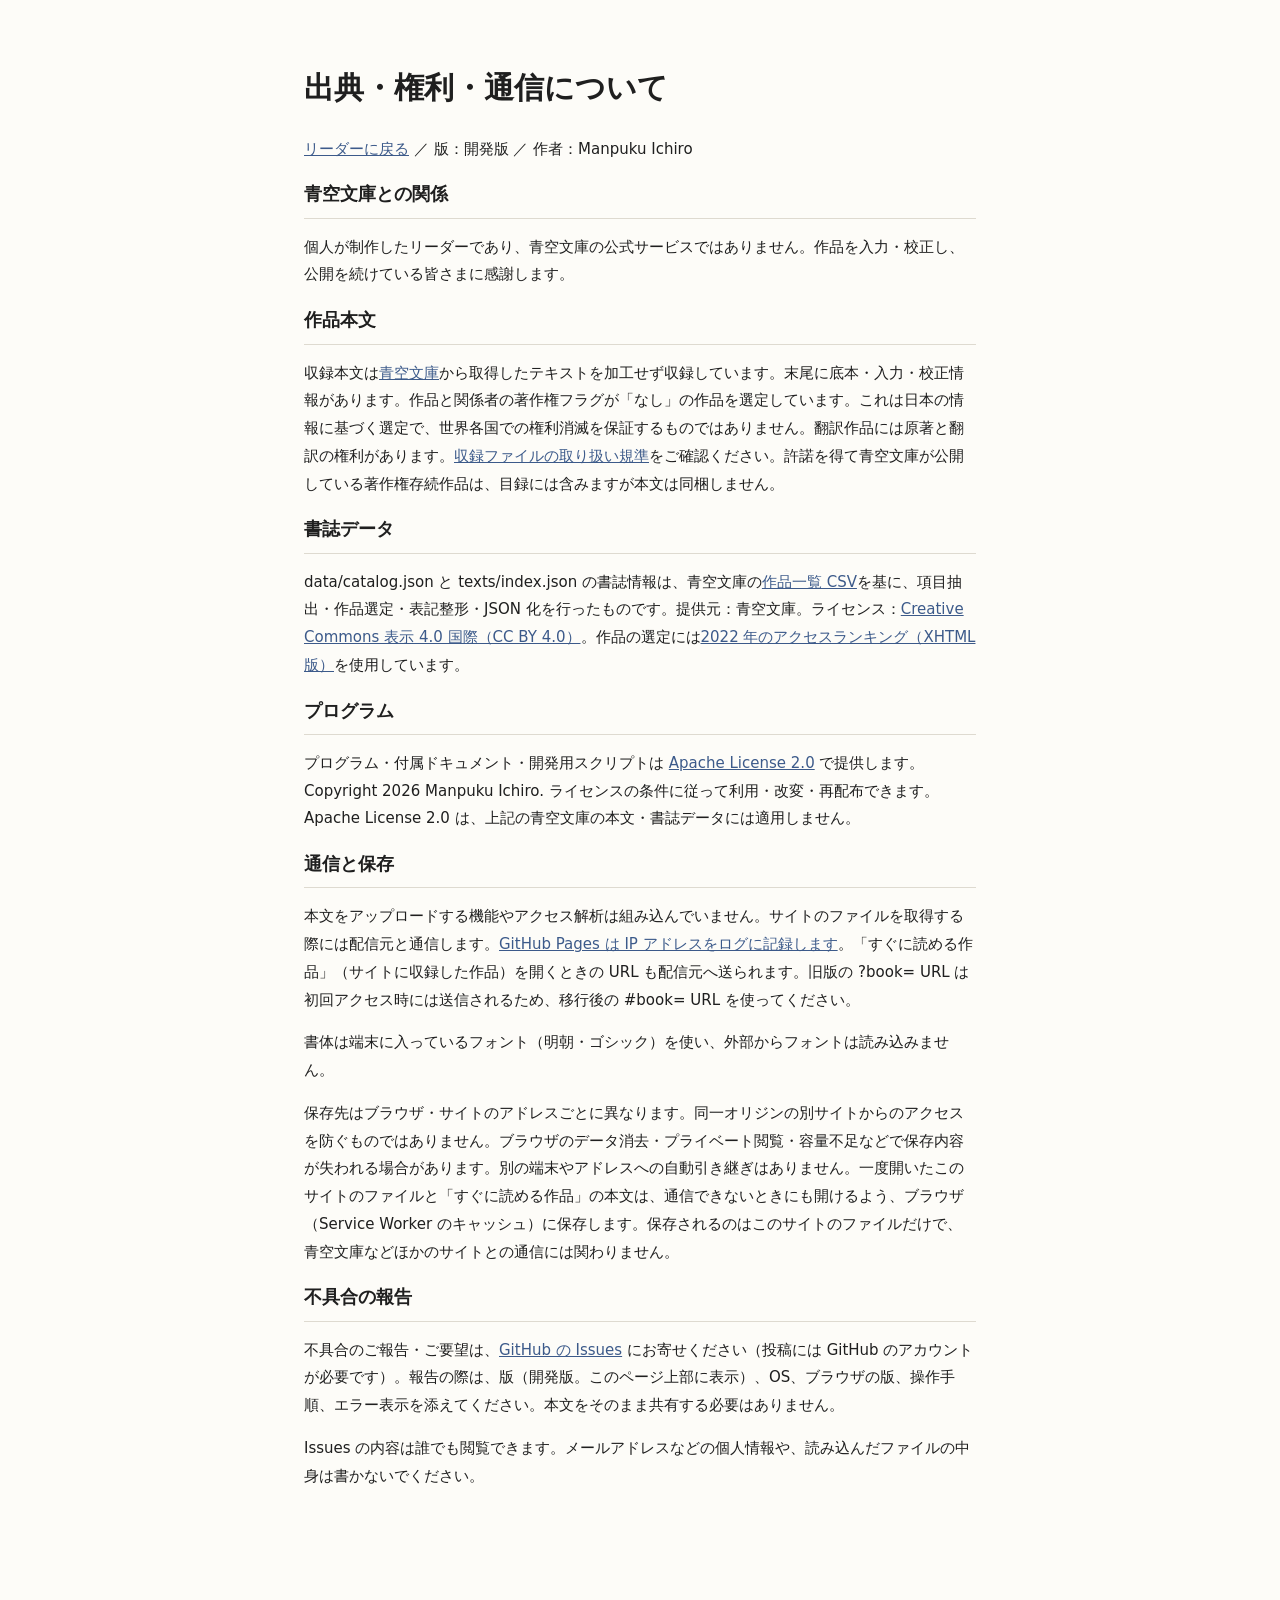
==== commit 7ca5da79: "Service Worker を入れ、一度開いたサイトと作品を通信できないときにも開けるようにする - sw.js：トップの HTML とそれが読み込むファイル・作品一覧・開いている作品の本文を保存す" ====
--- a/NOTICE.html
+++ b/NOTICE.html
@@ -24,7 +24,7 @@
 <h2>通信と保存</h2>
 <p>本文をアップロードする機能やアクセス解析は組み込んでいません。サイトのファイルを取得する際には配信元と通信します。<a href="https://docs.github.com/en/pages/getting-started-with-github-pages/what-is-github-pages">GitHub Pages は IP アドレスをログに記録します</a>。「すぐに読める作品」（サイトに収録した作品）を開くときの URL も配信元へ送られます。旧版の ?book= URL は初回アクセス時には送信されるため、移行後の #book= URL を使ってください。</p>
 <p>書体は端末に入っているフォント（明朝・ゴシック）を使い、外部からフォントは読み込みません。</p>
-<p>保存先はブラウザ・サイトのアドレスごとに異なります。同一オリジンの別サイトからのアクセスを防ぐものではありません。ブラウザのデータ消去・プライベート閲覧・容量不足などで保存内容が失われる場合があります。別の端末やアドレスへの自動引き継ぎはありません。通信できない状態からの起動は保証していません。</p>
+<p>保存先はブラウザ・サイトのアドレスごとに異なります。同一オリジンの別サイトからのアクセスを防ぐものではありません。ブラウザのデータ消去・プライベート閲覧・容量不足などで保存内容が失われる場合があります。別の端末やアドレスへの自動引き継ぎはありません。一度開いたこのサイトのファイルと「すぐに読める作品」の本文は、通信できないときにも開けるよう、ブラウザ（Service Worker のキャッシュ）に保存します。保存されるのはこのサイトのファイルだけで、青空文庫などほかのサイトとの通信には関わりません。</p>
 <h2>不具合の報告</h2>
 <p>不具合のご報告・ご要望は、<a href="https://github.com/manpukuichiro/aozora-yokogaki/issues">GitHub の Issues</a> にお寄せください（投稿には GitHub のアカウントが必要です）。報告の際は、版（<span class="build-version">開発版</span>。このページ上部に表示）、OS、ブラウザの版、操作手順、エラー表示を添えてください。本文をそのまま共有する必要はありません。</p>
 <p>Issues の内容は誰でも閲覧できます。メールアドレスなどの個人情報や、読み込んだファイルの中身は書かないでください。</p>
--- a/style.css
+++ b/style.css
@@ -172,14 +172,27 @@
 }
 
 .stepper output {
-  min-width: 4em;
+  min-width: 5.5em;
   padding: 0 4px;
+  /* 下端の細い線で、最小から最大までのどのあたりかを示す（--level は reader.js が 0〜1 で入れる） */
+  background: linear-gradient(var(--accent), var(--accent)) left bottom / calc(var(--level, 0.5) * 100%) 3px no-repeat;
   border-left: 1px solid var(--border);
   border-right: 1px solid var(--border);
   display: flex;
   align-items: center;
   justify-content: center;
   font-variant-numeric: tabular-nums;
+}
+
+/* 表示設定の「閉じる」：グループの並びの下に、右寄せで置く */
+.settings-close-row {
+  display: flex;
+  justify-content: flex-end;
+  flex: 1 0 100%;
+}
+
+.settings-close {
+  min-width: 6em;
 }
 
 /* 目立たせない操作（設定の初期化など） */
@@ -250,6 +263,22 @@
 
   #works-file-open span {
     white-space: nowrap;
+  }
+
+  /* 並べ方が 3 つになったので、文字と余白を詰めて同じ行に収める */
+  .works .works-controls {
+    column-gap: 8px;
+    padding-inline: 12px;
+  }
+
+  #works-order label {
+    padding: 6px 7px;
+    font-size: 14px;
+  }
+
+  #works-file-open {
+    padding: 4px 8px;
+    font-size: 13px;
   }
 }
 
@@ -466,11 +495,19 @@
   border-bottom: 1px solid var(--border);
 }
 
-.works-controls input[type="search"] {
+/* 検索欄と、右端の「検索語を消す」ボタン */
+.search-field {
+  position: relative;
+  display: flex;
   flex: 1 1 14rem;
   min-width: 0;
+}
+
+.works-controls input[type="search"] {
+  flex: 1 1 auto;
+  min-width: 0;
   min-height: 36px;
-  padding: 4px 10px;
+  padding: 4px 40px 4px 10px;
   border: 1px solid var(--border);
   border-radius: 6px;
   background: var(--control-bg);
@@ -481,6 +518,40 @@
 .works-controls input[type="search"]:focus-visible {
   outline: 2px solid var(--accent);
   outline-offset: 1px;
+}
+
+/* ブラウザ標準の小さな × は環境ごとに出たり出なかったりするので消し、自前のボタンにそろえる */
+.works-controls input[type="search"]::-webkit-search-cancel-button {
+  -webkit-appearance: none;
+  appearance: none;
+}
+
+.search-clear {
+  position: absolute;
+  top: 50%;
+  right: 4px;
+  display: grid;
+  place-items: center;
+  width: 32px;
+  height: 32px;
+  padding: 0;
+  border: 0;
+  border-radius: 50%;
+  background: transparent;
+  color: var(--muted);
+  font-size: 20px;
+  line-height: 1;
+  transform: translateY(-50%);
+  cursor: pointer;
+}
+
+.search-clear[hidden] {
+  display: none;
+}
+
+.search-clear:hover {
+  color: var(--fg);
+  background: var(--border);
 }
 
 /* 人気順／著者別の切り替え */
@@ -674,25 +745,6 @@
   color: var(--accent);
 }
 
-/* 全作品の検索結果の並べ方（人気順・50音順） */
-.catalog-order {
-  display: flex;
-  gap: 4px;
-  padding: 2px 16px 6px;
-}
-
-.catalog-order button {
-  min-height: 28px;
-  padding: 2px 10px;
-  font-size: 13px;
-}
-
-.catalog-order button[aria-pressed="true"] {
-  border-color: var(--accent);
-  background: var(--accent);
-  color: var(--bg);
-}
-
 .catalog-actions {
   flex: none;
   display: flex;
@@ -735,6 +787,15 @@
 
 .works-note a {
   color: var(--accent);
+}
+
+/* ふだんは 1 行だけにして、一覧の高さを空ける */
+.works-note summary {
+  cursor: pointer;
+}
+
+.works-note p {
+  margin: 4px 0 0;
 }
 
 /* ---- 目次 ---- */
@@ -929,9 +990,13 @@
   font-size: 13px;
 }
 
-/* ボタンの下の説明は、見出しの下の説明（上に詰める）よりも離して置く */
-.home-actions + .home-note {
-  margin-top: 12px;
+/* 手元のファイルを開く：検索欄の下に、文字だけのボタンで控えめに置く */
+.home-file {
+  margin: 0.8em 0 0;
+}
+
+.home-file .text-button {
+  font-size: 14px;
 }
 
 /* 続きから読む */
@@ -1355,6 +1420,16 @@
 @media (max-width: 480px) {
   main {
     padding-top: 1.5rem;
+  }
+
+  /* スマホの最初の画面に「すぐに読める作品」が見えるよう、紹介の上下を詰める */
+  .home-hero {
+    padding: 0 0 1.5rem;
+  }
+
+  .home-lead {
+    margin-bottom: 1.2em;
+    line-height: 1.85;
   }
 }
 
@@ -1489,6 +1564,20 @@
     max-height: min(55dvh, 30rem);
     overflow-y: auto;
     overscroll-behavior: contain;
+    padding-bottom: 0;
+  }
+
+  /* パネルの中をスクロールしても「閉じる」が見えるよう、下端に留める */
+  .settings-close-row {
+    position: sticky;
+    bottom: 0;
+    padding: 8px 0 10px;
+    border-top: 1px solid var(--border);
+    background: var(--bg);
+  }
+
+  .settings-close {
+    flex: 1;
   }
 }
 
@@ -1538,7 +1627,7 @@
   }
 }
 
-/* 全作品の検索結果で「zip をダウンロード」を押した後に出す、続けて開くための案内 */
+/* 全作品の検索結果で「① ZIPをダウンロード」を押した後に出す、続けて開くための案内 */
 .catalog-item {
   flex-wrap: wrap;
 }
@@ -1564,6 +1653,34 @@
 
 .catalog-next .file-button {
   flex: none;
+}
+
+/* 次に押すボタンなので、塗りつぶして目立たせる */
+.catalog-next .catalog-open {
+  min-height: 44px;
+  padding: 8px 16px;
+  border-color: var(--accent);
+  background: var(--accent);
+  color: var(--bg);
+  font-weight: bold;
+}
+
+.catalog-next .catalog-open:hover {
+  filter: brightness(1.08);
+}
+
+.catalog-where {
+  flex: 1 0 100%;
+  font-size: 13px;
+}
+
+.catalog-where summary {
+  color: var(--accent);
+  cursor: pointer;
+}
+
+.catalog-where .catalog-hint {
+  margin: 4px 0 0;
 }
 
 /* タッチ操作の端末では、タップの後にホバーの色が残らないよう元に戻し、
@@ -1624,3 +1741,162 @@
 summary {
   -webkit-tap-highlight-color: rgba(60, 90, 138, 0.12);
 }
+
+/* ---- ページ送り（reader.js が作品を開いているときに html へ data-paged を付ける） ---- */
+
+/* ページの外へはスクロールさせず、本文を画面の高さの段に流す */
+html[data-paged] body {
+  overflow: hidden;
+}
+
+/* 見える範囲を 1 ページの幅に合わせて中央に置き、前後のページは切り取る。
+   行の長さ（--measure）は本文の文字サイズの em なので、ここでも同じ文字サイズにする */
+html[data-paged] main {
+  --page-margin: max(24px, env(safe-area-inset-left), env(safe-area-inset-right));
+  position: fixed;
+  left: 0;
+  right: 0;
+  width: min(100%, calc(var(--measure) + 2 * var(--page-margin)));
+  margin: 0 auto;
+  font-size: var(--font-size);
+  top: calc(var(--toolbar-height, 49px) + 16px);
+  /* 幅の広い画面では移動のバーを出したままにするので、その分もあける */
+  bottom: calc(72px + env(safe-area-inset-bottom));
+  padding: 0;
+  overflow: hidden;
+  overflow: clip; /* フォーカスの移動などで中がずれないようにする */
+  touch-action: pinch-zoom; /* 拡大はできるが、指で中身を動かさない（スワイプはページめくりに使う） */
+}
+
+/* 1 段が 1 ページ。段と段の間の空き（左右の余白 2 つ分）を含めた幅ずつ、横にずらして見せる */
+html[data-paged] .text {
+  box-sizing: border-box;
+  width: 100%;
+  max-width: none;
+  height: 100%;
+  padding: 0 var(--page-margin);
+  column-count: 1;
+  column-gap: calc(2 * var(--page-margin));
+  column-fill: auto;
+}
+
+html[data-paged] .text.page-turning {
+  transition: transform 0.2s ease-out;
+}
+
+@media (prefers-reduced-motion: reduce) {
+  html[data-paged] .text.page-turning {
+    transition: none;
+  }
+}
+
+/* スマホ・タブレットでは、ツールバーは本文の上に重ねて出し、めくると隠す */
+@media (max-width: 600px), (hover: none) {
+  html[data-paged] main {
+    top: calc(16px + env(safe-area-inset-top));
+    bottom: calc(32px + env(safe-area-inset-bottom));
+  }
+}
+
+/* ページ番号と、ページを移動するバー */
+.pager {
+  position: fixed;
+  left: 0;
+  right: 0;
+  bottom: 0;
+  z-index: 9;
+  display: flex;
+  flex-direction: column;
+  align-items: center;
+  padding-bottom: env(safe-area-inset-bottom);
+  pointer-events: none;
+}
+
+.pager[hidden] {
+  display: none;
+}
+
+.pager > * {
+  pointer-events: auto;
+}
+
+.page-seek-row {
+  box-sizing: border-box;
+  display: flex;
+  justify-content: center;
+  width: 100%;
+  padding: 6px max(16px, env(safe-area-inset-left)) 0 max(16px, env(safe-area-inset-right));
+  border-top: 1px solid var(--border);
+  background: var(--bar-bg);
+  backdrop-filter: blur(6px);
+}
+
+.page-seek-row input {
+  width: 100%;
+  max-width: 40rem;
+  min-height: 32px;
+  margin: 0;
+  accent-color: var(--accent);
+}
+
+/* ツールバーを隠しているあいだは、バーも隠してページ番号だけにする */
+.toolbar.toolbar-hidden ~ .pager .page-seek-row {
+  display: none;
+}
+
+.page-info {
+  box-sizing: border-box;
+  display: flex;
+  justify-content: center;
+  align-items: center;
+  gap: 10px;
+  width: 100%;
+  height: 32px;
+  margin: 0;
+  padding: 0 16px;
+  background: var(--bg);
+  color: var(--muted);
+  font-size: 12px;
+  font-variant-numeric: tabular-nums;
+  white-space: nowrap;
+}
+
+.page-chapter {
+  overflow: hidden;
+  min-width: 0;
+  text-overflow: ellipsis;
+}
+
+.page-chapter:empty {
+  display: none;
+}
+
+.page-undo {
+  margin-bottom: 10px;
+}
+
+.page-undo[hidden] {
+  display: none;
+}
+
+.page-undo button {
+  min-height: 40px;
+  padding: 6px 18px;
+  border: 0;
+  border-radius: 20px;
+  background: var(--fg);
+  color: var(--bg);
+  font-size: 14px;
+  box-shadow: 0 4px 16px rgba(0, 0, 0, 0.2);
+}
+
+/* ページ番号の上に、外字の説明などのお知らせを出す */
+html[data-paged] .toast {
+  bottom: calc(48px + env(safe-area-inset-bottom));
+}
+
+@media (pointer: coarse) {
+  .page-seek-row input {
+    min-height: 44px;
+  }
+}
